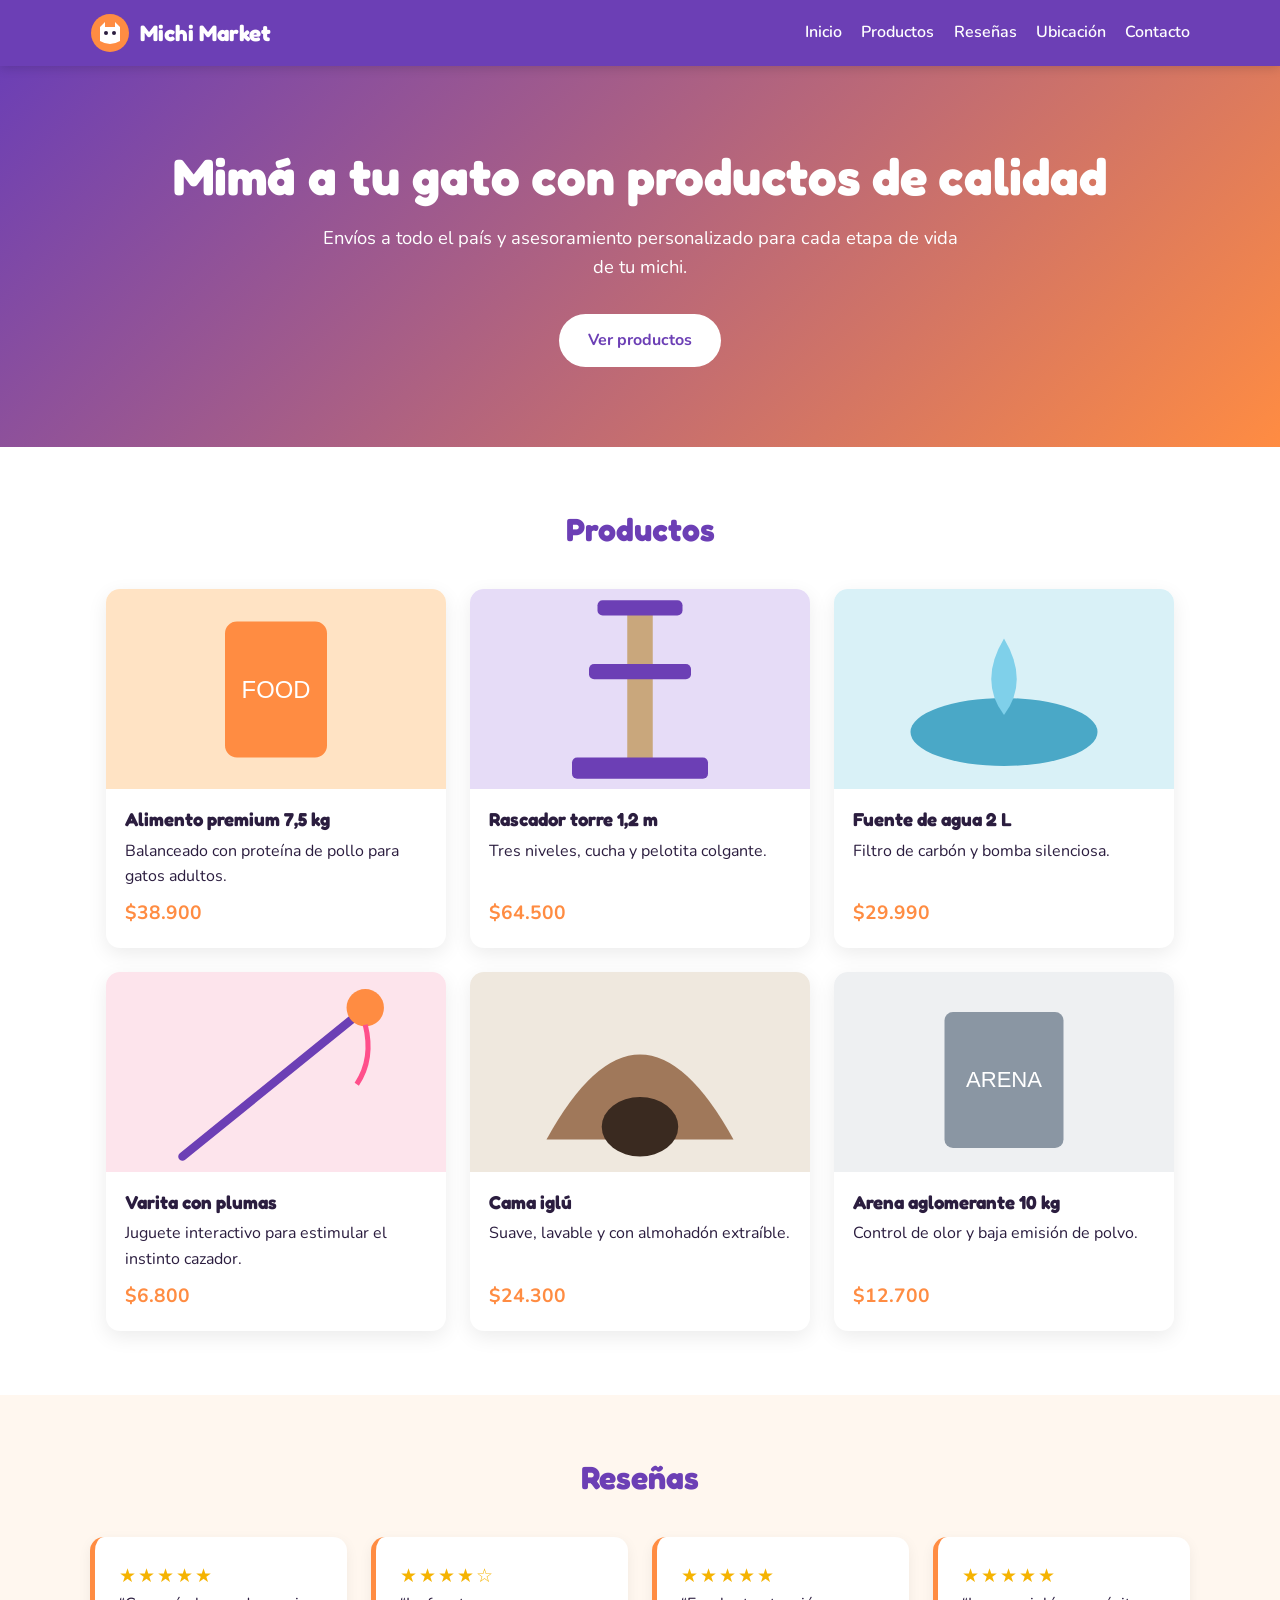
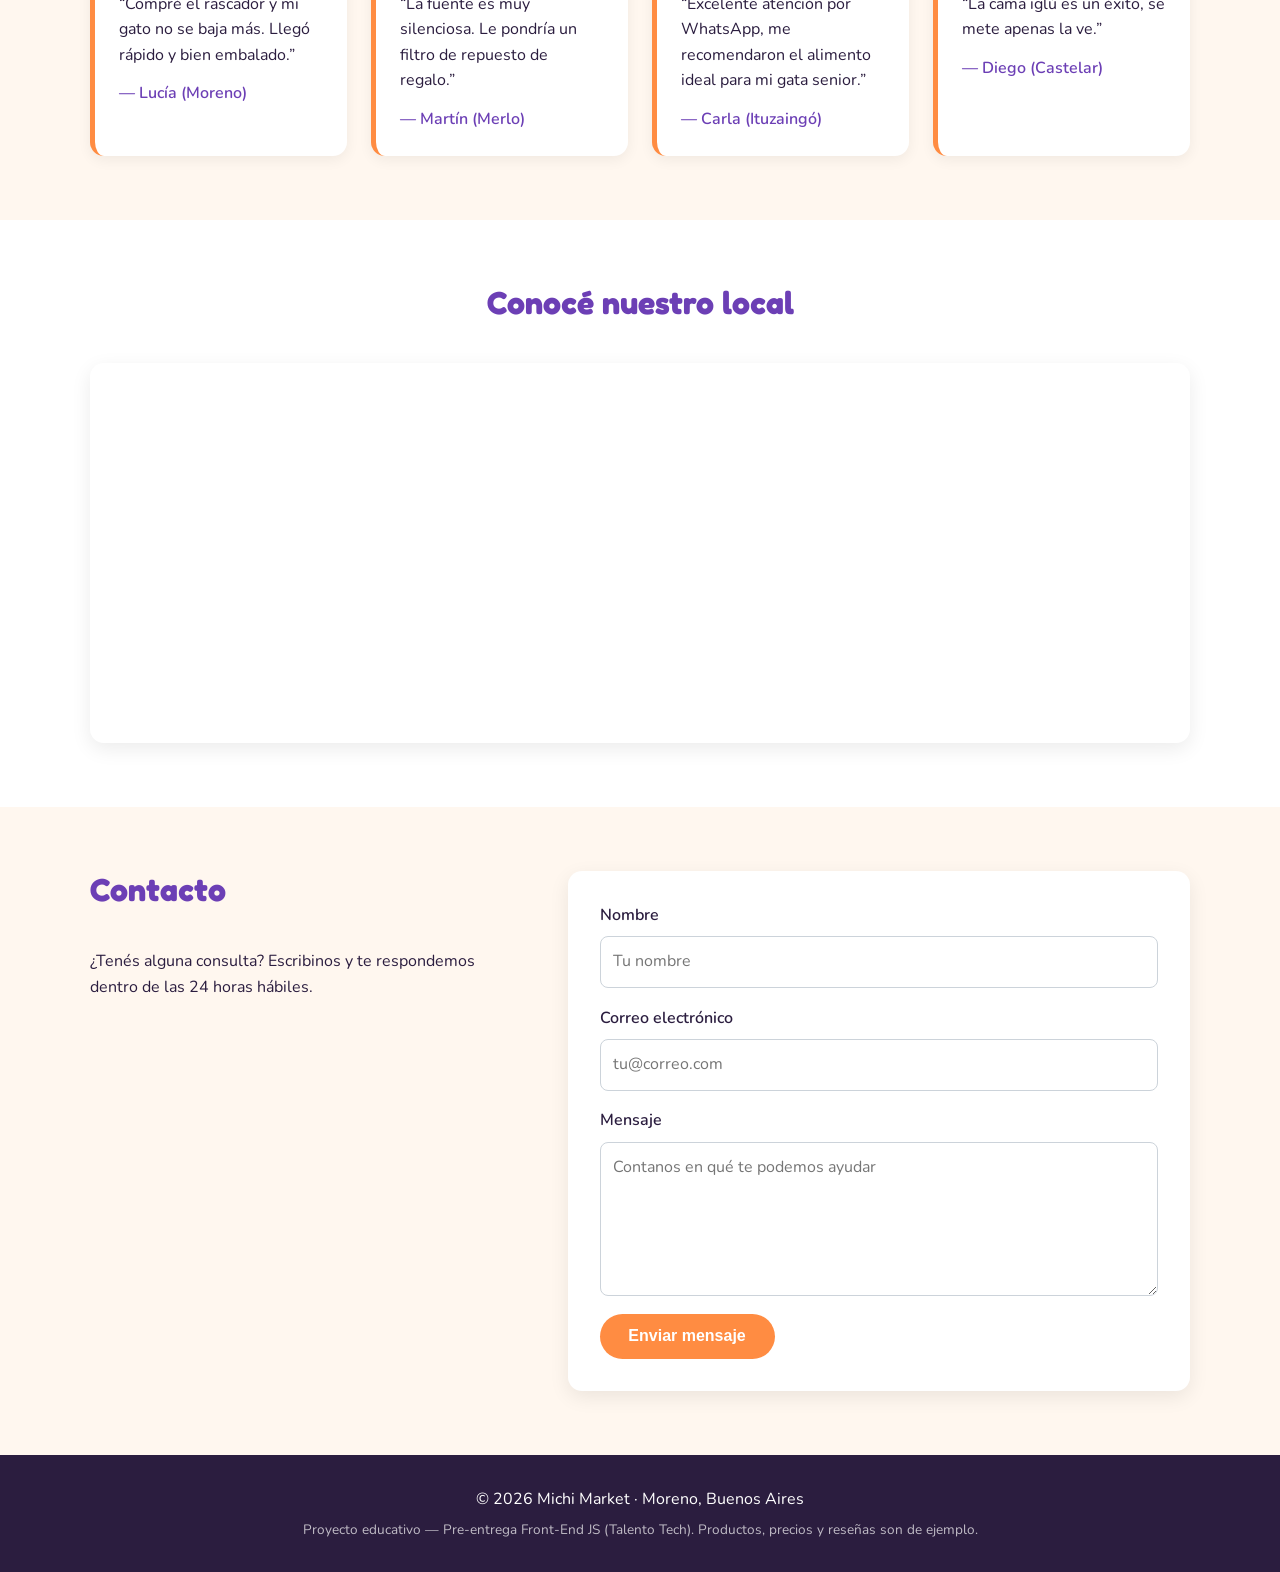
==== index.html @ 92a624ac "Publicado con Publicador GitHub · 05/10/2026 20:14" ====
<!DOCTYPE html>
<html lang="es">
<head>
  <meta charset="UTF-8">
  <meta name="viewport" content="width=device-width, initial-scale=1.0">
  <meta name="description" content="Tienda online de productos para gatos: alimento, juguetes, rascadores y accesorios.">
  <title>Michi Market | Todo para tu gato, en un solo lugar</title>
  <!-- Google Fonts -->
  <link rel="preconnect" href="https://fonts.googleapis.com">
  <link rel="preconnect" href="https://fonts.gstatic.com" crossorigin>
  <link href="https://fonts.googleapis.com/css2?family=Fredoka:wght@500;700&family=Nunito:wght@400;600&display=swap" rel="stylesheet">
  <link rel="stylesheet" href="css/styles.css">
</head>
<body>
  <header class="encabezado">
    <div class="contenedor encabezado-interno">
      <a class="logo" href="#inicio"><img src="assets/img/logo.svg" alt="" width="40" height="40"> Michi Market</a>
      <nav aria-label="Navegación principal">
        <ul class="menu">
          <li><a href="#inicio">Inicio</a></li>
          <li><a href="#productos">Productos</a></li>
          <li><a href="#resenas">Reseñas</a></li>
          <li><a href="#ubicacion">Ubicación</a></li>
          <li><a href="#contacto">Contacto</a></li>
        </ul>
      </nav>
    </div>
  </header>

  <main>
    <section id="inicio" class="hero">
      <div class="contenedor">
        <h1>Mimá a tu gato con productos de calidad</h1>
        <p>Envíos a todo el país y asesoramiento personalizado para cada etapa de vida de tu michi.</p>
        <a class="boton" href="#productos">Ver productos</a>
      </div>
    </section>

    <section id="productos" class="seccion">
      <div class="contenedor">
        <h2>Productos</h2>
        <div class="productos">
        <article class="card">
          <img src="assets/img/producto-1.svg" alt="Alimento premium 7,5 kg" width="400" height="300">
          <div class="card-body">
            <h3>Alimento premium 7,5 kg</h3>
            <p>Balanceado con proteína de pollo para gatos adultos.</p>
            <span class="precio">$38.900</span>
          </div>
        </article>
        <article class="card">
          <img src="assets/img/producto-2.svg" alt="Rascador torre 1,2 m" width="400" height="300">
          <div class="card-body">
            <h3>Rascador torre 1,2 m</h3>
            <p>Tres niveles, cucha y pelotita colgante.</p>
            <span class="precio">$64.500</span>
          </div>
        </article>
        <article class="card">
          <img src="assets/img/producto-3.svg" alt="Fuente de agua 2 L" width="400" height="300">
          <div class="card-body">
            <h3>Fuente de agua 2 L</h3>
            <p>Filtro de carbón y bomba silenciosa.</p>
            <span class="precio">$29.990</span>
          </div>
        </article>
        <article class="card">
          <img src="assets/img/producto-4.svg" alt="Varita con plumas" width="400" height="300">
          <div class="card-body">
            <h3>Varita con plumas</h3>
            <p>Juguete interactivo para estimular el instinto cazador.</p>
            <span class="precio">$6.800</span>
          </div>
        </article>
        <article class="card">
          <img src="assets/img/producto-5.svg" alt="Cama iglú" width="400" height="300">
          <div class="card-body">
            <h3>Cama iglú</h3>
            <p>Suave, lavable y con almohadón extraíble.</p>
            <span class="precio">$24.300</span>
          </div>
        </article>
        <article class="card">
          <img src="assets/img/producto-6.svg" alt="Arena aglomerante 10 kg" width="400" height="300">
          <div class="card-body">
            <h3>Arena aglomerante 10 kg</h3>
            <p>Control de olor y baja emisión de polvo.</p>
            <span class="precio">$12.700</span>
          </div>
        </article>
        </div>
      </div>
    </section>

    <section id="resenas" class="seccion seccion-alt">
      <div class="contenedor">
        <h2>Reseñas</h2>
        <div class="resenas">
        <blockquote class="resena">
          <p class="estrellas" aria-label="5 de 5 estrellas">★★★★★</p>
          <p>“Compré el rascador y mi gato no se baja más. Llegó rápido y bien embalado.”</p>
          <cite>— Lucía (Moreno)</cite>
        </blockquote>
        <blockquote class="resena">
          <p class="estrellas" aria-label="4 de 5 estrellas">★★★★☆</p>
          <p>“La fuente es muy silenciosa. Le pondría un filtro de repuesto de regalo.”</p>
          <cite>— Martín (Merlo)</cite>
        </blockquote>
        <blockquote class="resena">
          <p class="estrellas" aria-label="5 de 5 estrellas">★★★★★</p>
          <p>“Excelente atención por WhatsApp, me recomendaron el alimento ideal para mi gata senior.”</p>
          <cite>— Carla (Ituzaingó)</cite>
        </blockquote>
        <blockquote class="resena">
          <p class="estrellas" aria-label="5 de 5 estrellas">★★★★★</p>
          <p>“La cama iglú es un éxito, se mete apenas la ve.”</p>
          <cite>— Diego (Castelar)</cite>
        </blockquote>
        </div>
      </div>
    </section>

    <section id="ubicacion" class="seccion">
      <div class="contenedor">
        <h2>Conocé nuestro local</h2>
        <div class="mapa">
          <iframe title="Mapa: Moreno, Buenos Aires" src="https://www.google.com/maps?q=Moreno,+Buenos+Aires&amp;output=embed" loading="lazy" referrerpolicy="no-referrer-when-downgrade"></iframe>
        </div>
      </div>
    </section>

    <section id="contacto" class="seccion seccion-alt">
      <div class="contenedor contacto">
        <div class="contacto-texto">
          <h2>Contacto</h2>
          <p>¿Tenés alguna consulta? Escribinos y te respondemos dentro de las 24 horas hábiles.</p>
        </div>
        <!-- Formspree: formulario "cat01" -->
        <form class="formulario" action="https://formspree.io/f/xjygbqda" method="POST">
          <label for="nombre">Nombre</label>
          <input type="text" id="nombre" name="nombre" placeholder="Tu nombre" required minlength="2">
          <label for="email">Correo electrónico</label>
          <input type="email" id="email" name="email" placeholder="tu@correo.com" required>
          <label for="mensaje">Mensaje</label>
          <textarea id="mensaje" name="mensaje" rows="5" placeholder="Contanos en qué te podemos ayudar" required></textarea>
          <button type="submit" class="boton">Enviar mensaje</button>
        </form>
      </div>
    </section>
  </main>

  <footer class="pie">
    <div class="contenedor">
      <p>&copy; 2026 Michi Market · Moreno, Buenos Aires</p>
      <p class="aviso">Proyecto educativo — Pre-entrega Front-End JS (Talento Tech). Productos, precios y reseñas son de ejemplo.</p>
    </div>
  </footer>
</body>
</html>
---- css/styles.css ----
/* ===== Variables ===== */
:root {
  --primario: #6c3fb5;
  --acento: #ff8c42;
  --claro: #fff7ef;
  --oscuro: #2b1d3f;
  --blanco: #ffffff;
  --radio: 14px;
  --fuente-titulos: "Fredoka", sans-serif;
  --fuente-texto: "Nunito", sans-serif;
}

/* ===== Base ===== */
* { box-sizing: border-box; margin: 0; padding: 0; }
html { scroll-behavior: smooth; }
body { font-family: var(--fuente-texto); color: var(--oscuro); background-color: var(--blanco); line-height: 1.6; }
h1, h2, h3 { font-family: var(--fuente-titulos); line-height: 1.2; }
img { max-width: 100%; display: block; }
.contenedor { width: min(1100px, 92%); margin: 0 auto; }

/* ===== Header y navegación ===== */
.encabezado { background-color: var(--primario); position: sticky; top: 0; z-index: 10; box-shadow: 0 2px 10px rgba(0,0,0,.15); }
.encabezado-interno { display: flex; align-items: center; justify-content: space-between; gap: 1rem; padding: .8rem 0; flex-wrap: wrap; }
.logo { display: flex; align-items: center; gap: .6rem; color: var(--blanco); font-family: var(--fuente-titulos); font-size: 1.4rem; font-weight: 700; text-decoration: none; }
.menu { list-style: none; display: flex; gap: 1.2rem; flex-wrap: wrap; }
.menu a { color: var(--blanco); text-decoration: none; font-weight: 600; padding: .3rem 0; border-bottom: 2px solid transparent; transition: border-color .2s; }
.menu a:hover, .menu a:focus { border-bottom-color: var(--acento); }

/* ===== Hero (background con degradado) ===== */
.hero { background: linear-gradient(135deg, var(--primario) 0%, var(--acento) 100%); color: var(--blanco); padding: 5rem 0; text-align: center; }
.hero h1 { font-size: clamp(2rem, 5vw, 3.2rem); margin-bottom: 1rem; }
.hero p { max-width: 640px; margin: 0 auto 2rem; font-size: 1.15rem; }

/* ===== Botón ===== */
.boton { display: inline-block; background-color: var(--acento); color: var(--blanco); border: none; border-radius: 999px; padding: .85rem 1.8rem; font-weight: 700; font-size: 1rem; text-decoration: none; cursor: pointer; transition: transform .2s, filter .2s; }
.hero .boton { background-color: var(--blanco); color: var(--primario); }
.boton:hover { transform: translateY(-2px); filter: brightness(1.05); }

/* ===== Secciones ===== */
.seccion { padding: 4rem 0; }
.seccion h2 { font-size: 2rem; text-align: center; margin-bottom: 2.5rem; color: var(--primario); }
.seccion-alt { background-color: var(--claro); }

/* ===== Productos: cards con Flexbox ===== */
.productos { display: flex; flex-wrap: wrap; gap: 1.5rem; justify-content: center; }
.card { flex: 1 1 300px; max-width: 340px; display: flex; flex-direction: column; background: var(--blanco); border-radius: var(--radio); overflow: hidden; box-shadow: 0 6px 20px rgba(0,0,0,.08); transition: transform .2s; }
.card:hover { transform: translateY(-4px); }
.card img { width: 100%; height: 200px; object-fit: cover; }
.card-body { display: flex; flex-direction: column; gap: .5rem; padding: 1.2rem; flex: 1; }
.card-body p { flex: 1; }
.precio { font-weight: 700; font-size: 1.2rem; color: var(--acento); }

/* ===== Reseñas: Grid ===== */
.resenas { display: grid; grid-template-columns: repeat(auto-fit, minmax(240px, 1fr)); gap: 1.5rem; }
.resena { background: var(--blanco); border-left: 5px solid var(--acento); border-radius: var(--radio); padding: 1.5rem; box-shadow: 0 4px 14px rgba(0,0,0,.06); }
.estrellas { color: #f5b301; font-size: 1.2rem; letter-spacing: 2px; }
.resena cite { display: block; margin-top: .8rem; font-style: normal; font-weight: 600; color: var(--primario); }

/* ===== Multimedia: mapa (iframe) ===== */
.mapa { border-radius: var(--radio); overflow: hidden; box-shadow: 0 6px 20px rgba(0,0,0,.08); }
.mapa iframe { width: 100%; height: 380px; border: 0; display: block; }

/* ===== Contacto ===== */
.contacto { display: flex; gap: 3rem; align-items: flex-start; }
.contacto-texto { flex: 1; }
.contacto-texto h2 { text-align: left; }
.formulario { flex: 1.3; display: flex; flex-direction: column; gap: .5rem; background: var(--blanco); padding: 2rem; border-radius: var(--radio); box-shadow: 0 6px 20px rgba(0,0,0,.08); }
.formulario label { font-weight: 600; }
.formulario input, .formulario textarea { font: inherit; padding: .75rem; border: 1px solid #ccd3da; border-radius: 8px; margin-bottom: .6rem; }
.formulario input:focus, .formulario textarea:focus { outline: 2px solid var(--acento); border-color: transparent; }
.formulario .boton { align-self: flex-start; }

/* ===== Footer ===== */
.pie { background-color: var(--oscuro); color: var(--blanco); text-align: center; padding: 2rem 0; }
.pie .aviso { font-size: .85rem; opacity: .7; margin-top: .4rem; }

/* ===== Media Queries ===== */
@media (max-width: 768px) {
  .encabezado-interno { justify-content: center; }
  .menu { justify-content: center; gap: .8rem; }
  .hero { padding: 3.5rem 0; }
  /* Contacto responsivo: columnas -> filas */
  .contacto { flex-direction: column; gap: 1.5rem; }
  .contacto-texto h2 { text-align: center; }
  .contacto-texto p { text-align: center; }
  .formulario { width: 100%; padding: 1.5rem; }
  .formulario .boton { align-self: stretch; text-align: center; }
}
@media (max-width: 480px) {
  .seccion { padding: 3rem 0; }
  .seccion h2 { font-size: 1.6rem; }
  .mapa iframe { height: 280px; }
}
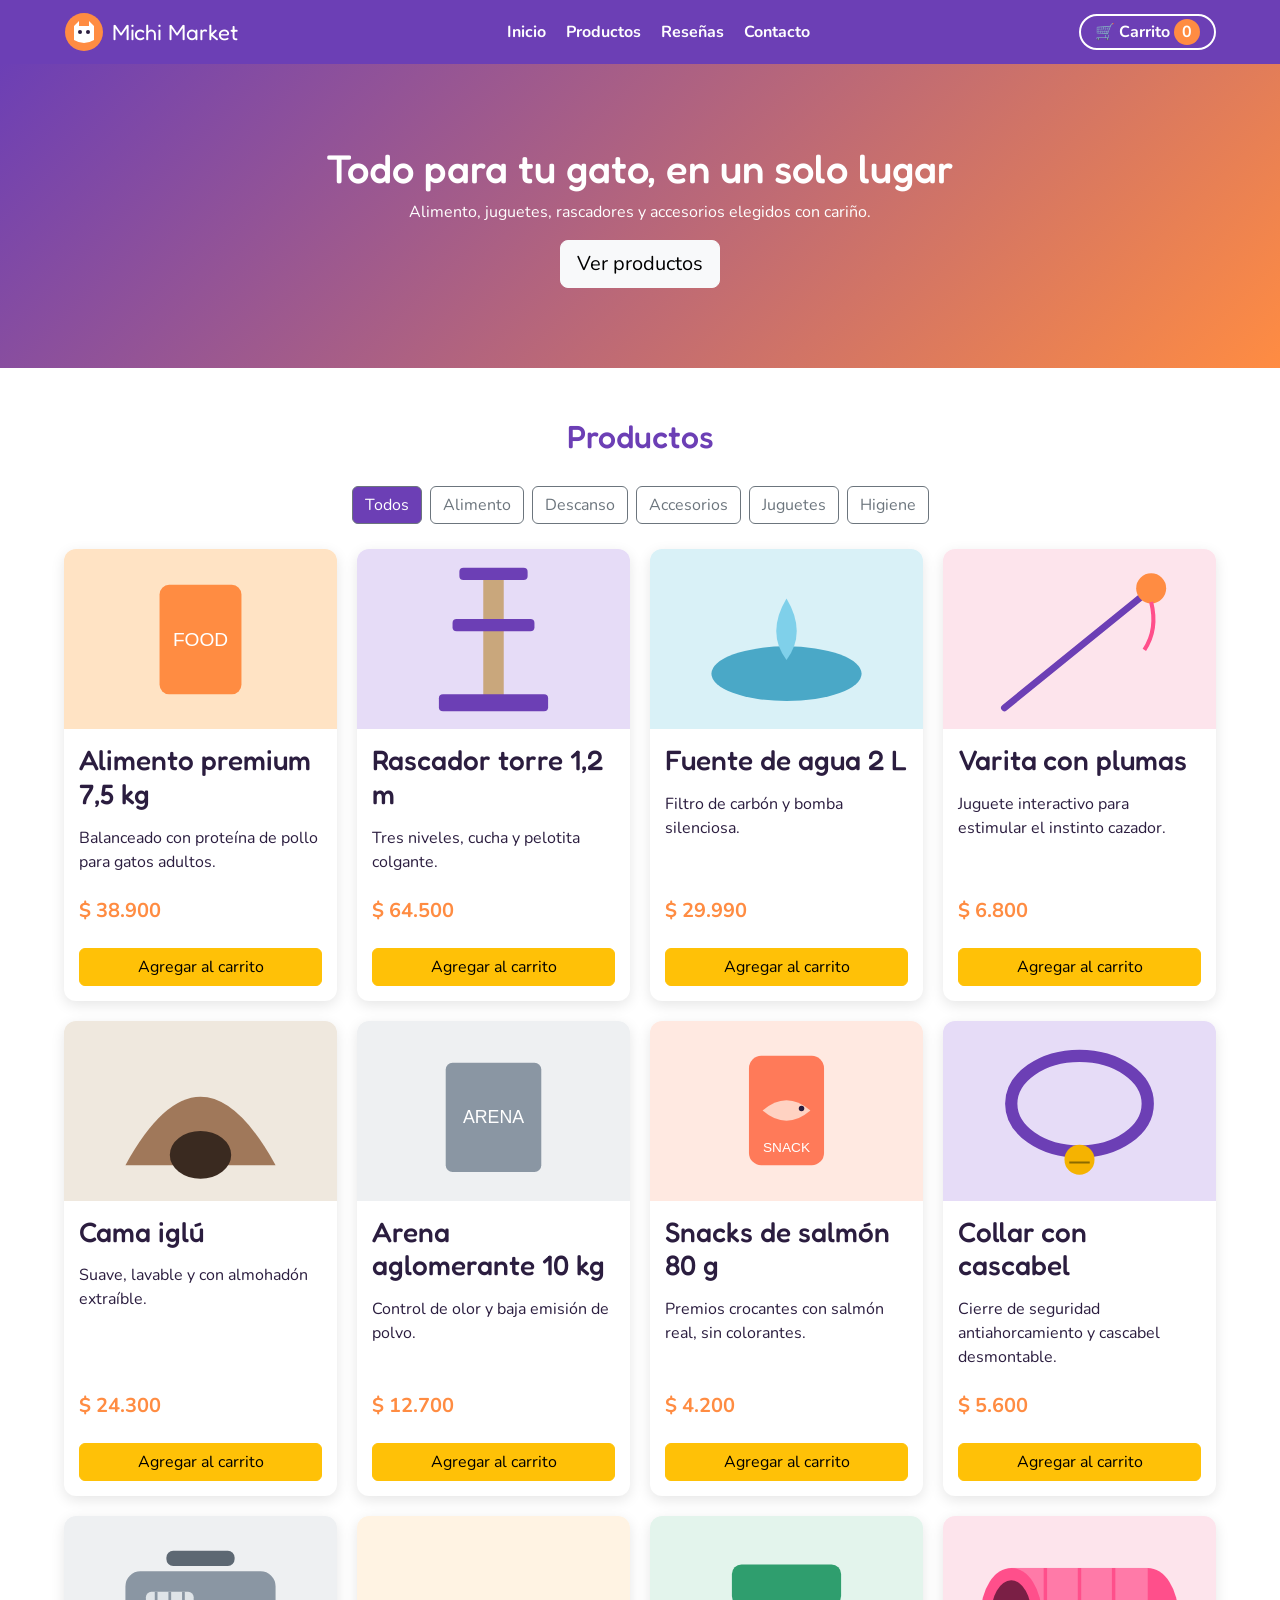
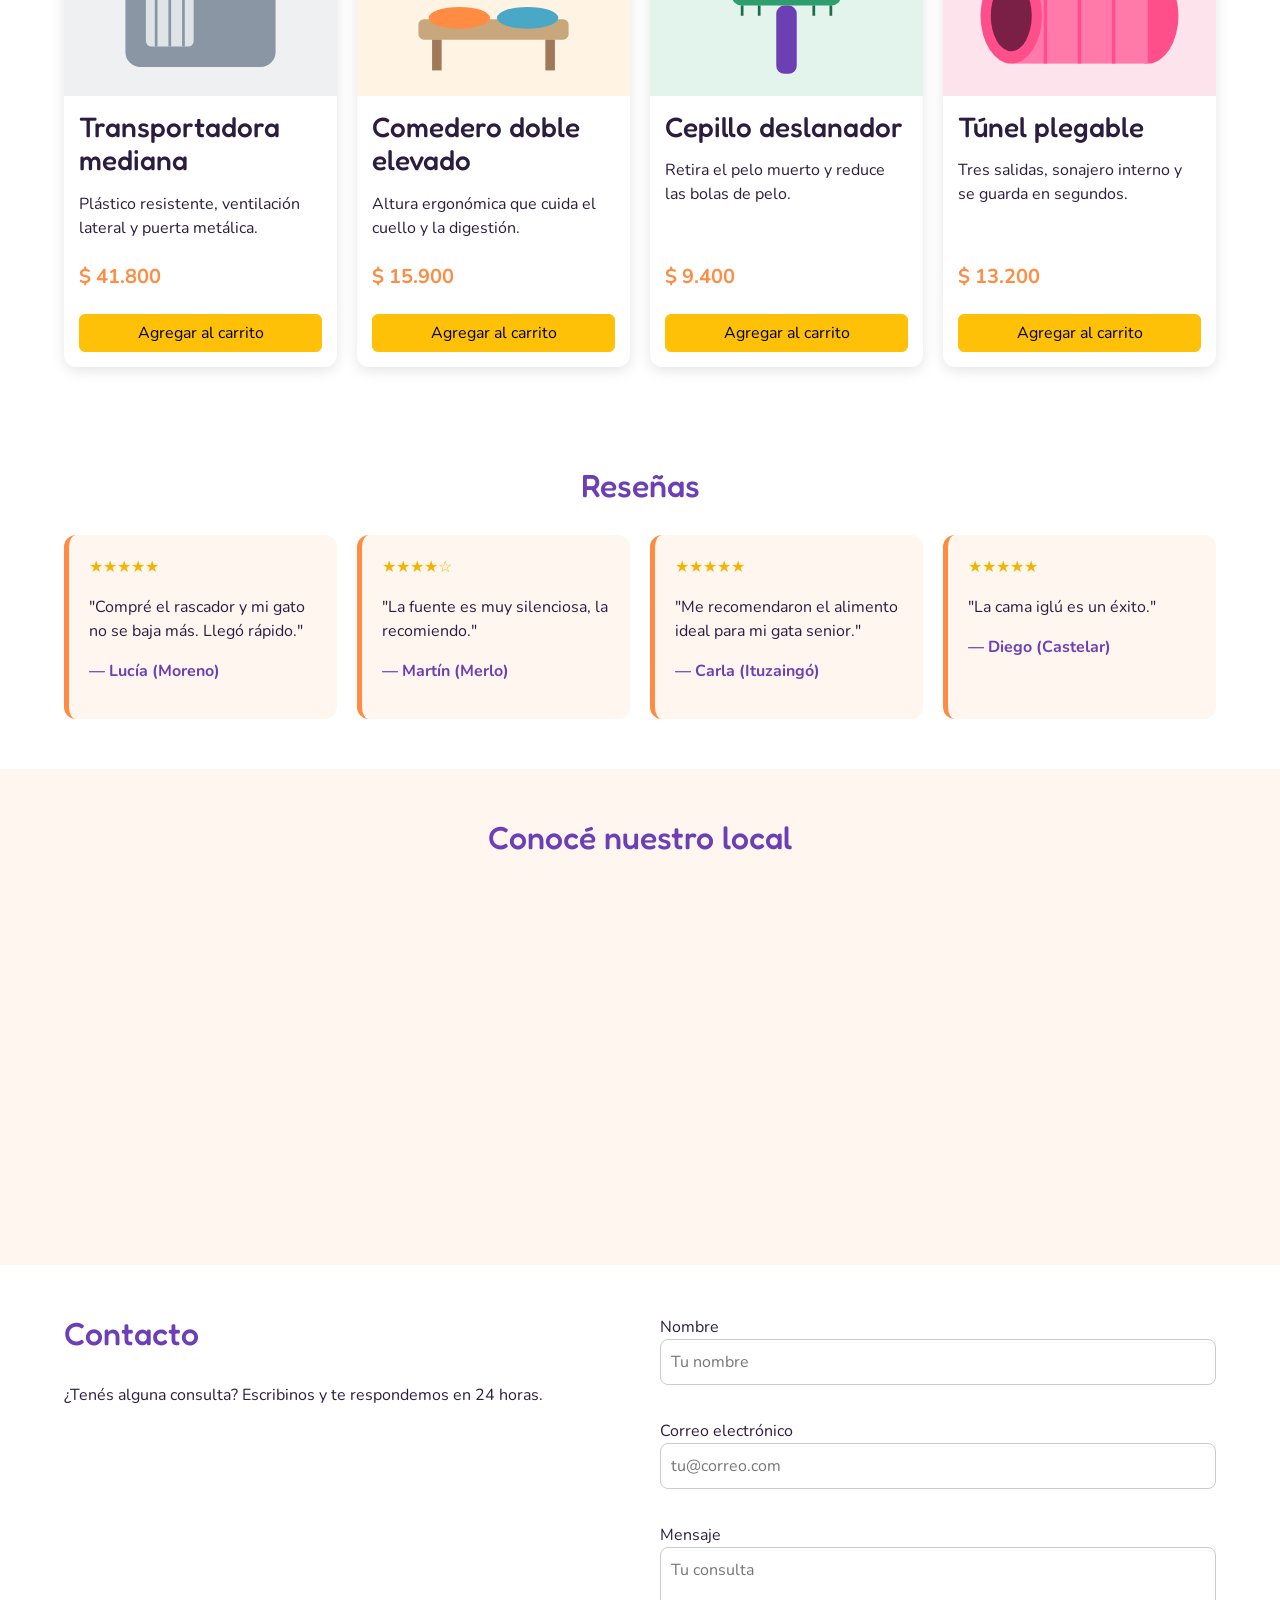
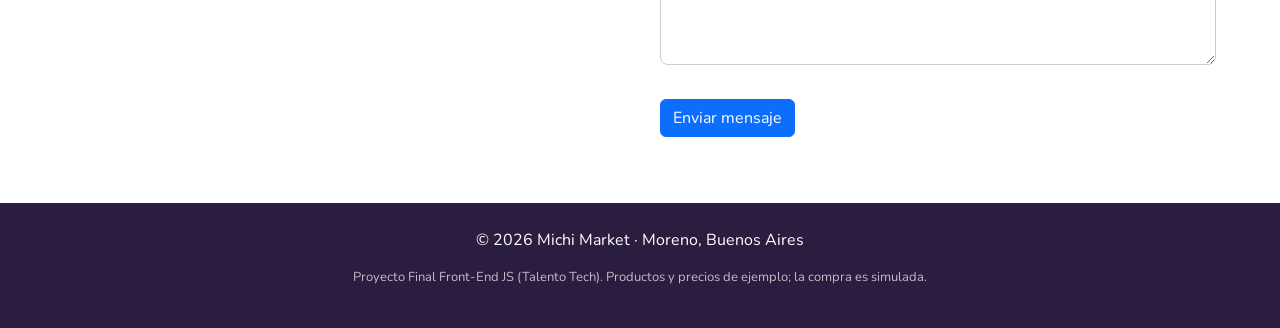
==== commit f0023a29: "Proyecto Final: API de productos, carrito con localStorage y validación - js/script.js: fetch a api/" ====
--- a/index.html
+++ b/index.html
@@ -3,157 +3,161 @@
 <head>
   <meta charset="UTF-8">
   <meta name="viewport" content="width=device-width, initial-scale=1.0">
-  <meta name="description" content="Tienda online de productos para gatos: alimento, juguetes, rascadores y accesorios.">
-  <title>Michi Market | Todo para tu gato, en un solo lugar</title>
+  <!-- SEO -->
+  <title>Michi Market | Tienda online para gatos</title>
+  <meta name="description" content="Michi Market: tienda online de productos para gatos. Alimento, juguetes, rascadores, camas y accesorios con envío a todo el país.">
+  <meta name="keywords" content="tienda para gatos, alimento para gatos, juguetes para gatos, rascador, Moreno">
+  <meta name="author" content="Sergio Daniel Espinoza">
+  <link rel="icon" href="assets/img/logo.svg" type="image/svg+xml">
+  <!-- Vista previa al compartir el link (Open Graph) -->
+  <meta property="og:title" content="Michi Market | Tienda online para gatos">
+  <meta property="og:description" content="Alimento, juguetes, rascadores y accesorios para tu gato.">
+  <meta property="og:type" content="website">
+  <meta property="og:image" content="assets/img/producto-2.svg">
   <!-- Google Fonts -->
   <link rel="preconnect" href="https://fonts.googleapis.com">
   <link rel="preconnect" href="https://fonts.gstatic.com" crossorigin>
-  <link href="https://fonts.googleapis.com/css2?family=Fredoka:wght@500;700&family=Nunito:wght@400;600&display=swap" rel="stylesheet">
+  <link href="https://fonts.googleapis.com/css2?family=Fredoka:wght@500;700&family=Nunito:wght@400;700&display=swap" rel="stylesheet">
+  <!-- Bootstrap -->
+  <link href="https://cdn.jsdelivr.net/npm/bootstrap@5.3.3/dist/css/bootstrap.min.css" rel="stylesheet">
   <link rel="stylesheet" href="css/styles.css">
 </head>
 <body>
+
   <header class="encabezado">
-    <div class="contenedor encabezado-interno">
-      <a class="logo" href="#inicio"><img src="assets/img/logo.svg" alt="" width="40" height="40"> Michi Market</a>
-      <nav aria-label="Navegación principal">
+    <div class="encabezado-interno">
+      <a href="#inicio" class="logo">
+        <img src="assets/img/logo.svg" alt="" width="40" height="40">
+        Michi Market
+      </a>
+      <nav aria-label="Menú principal">
         <ul class="menu">
           <li><a href="#inicio">Inicio</a></li>
           <li><a href="#productos">Productos</a></li>
           <li><a href="#resenas">Reseñas</a></li>
-          <li><a href="#ubicacion">Ubicación</a></li>
           <li><a href="#contacto">Contacto</a></li>
         </ul>
       </nav>
+      <button type="button" class="boton-carrito" data-bs-toggle="offcanvas" data-bs-target="#carrito" aria-controls="carrito">
+        🛒 Carrito <span id="contador" class="contador">0</span>
+      </button>
     </div>
   </header>
 
   <main>
     <section id="inicio" class="hero">
-      <div class="contenedor">
-        <h1>Mimá a tu gato con productos de calidad</h1>
-        <p>Envíos a todo el país y asesoramiento personalizado para cada etapa de vida de tu michi.</p>
-        <a class="boton" href="#productos">Ver productos</a>
+      <h1>Todo para tu gato, en un solo lugar</h1>
+      <p>Alimento, juguetes, rascadores y accesorios elegidos con cariño.</p>
+      <a href="#productos" class="btn btn-light btn-lg">Ver productos</a>
+    </section>
+
+    <section id="productos" class="seccion">
+      <h2>Productos</h2>
+      <div id="filtros" class="filtros"></div>
+      <div id="lista-productos" class="productos">
+        <p>Cargando productos...</p>
       </div>
     </section>
 
-    <section id="productos" class="seccion">
-      <div class="contenedor">
-        <h2>Productos</h2>
-        <div class="productos">
-        <article class="card">
-          <img src="assets/img/producto-1.svg" alt="Alimento premium 7,5 kg" width="400" height="300">
-          <div class="card-body">
-            <h3>Alimento premium 7,5 kg</h3>
-            <p>Balanceado con proteína de pollo para gatos adultos.</p>
-            <span class="precio">$38.900</span>
-          </div>
+    <section id="resenas" class="seccion">
+      <h2>Reseñas</h2>
+      <div class="resenas">
+        <article class="resena">
+          <p class="estrellas" aria-label="5 de 5 estrellas">★★★★★</p>
+          <p>"Compré el rascador y mi gato no se baja más. Llegó rápido."</p>
+          <p class="autor">— Lucía (Moreno)</p>
         </article>
-        <article class="card">
-          <img src="assets/img/producto-2.svg" alt="Rascador torre 1,2 m" width="400" height="300">
-          <div class="card-body">
-            <h3>Rascador torre 1,2 m</h3>
-            <p>Tres niveles, cucha y pelotita colgante.</p>
-            <span class="precio">$64.500</span>
-          </div>
+        <article class="resena">
+          <p class="estrellas" aria-label="4 de 5 estrellas">★★★★☆</p>
+          <p>"La fuente es muy silenciosa, la recomiendo."</p>
+          <p class="autor">— Martín (Merlo)</p>
         </article>
-        <article class="card">
-          <img src="assets/img/producto-3.svg" alt="Fuente de agua 2 L" width="400" height="300">
-          <div class="card-body">
-            <h3>Fuente de agua 2 L</h3>
-            <p>Filtro de carbón y bomba silenciosa.</p>
-            <span class="precio">$29.990</span>
-          </div>
+        <article class="resena">
+          <p class="estrellas" aria-label="5 de 5 estrellas">★★★★★</p>
+          <p>"Me recomendaron el alimento ideal para mi gata senior."</p>
+          <p class="autor">— Carla (Ituzaingó)</p>
         </article>
-        <article class="card">
-          <img src="assets/img/producto-4.svg" alt="Varita con plumas" width="400" height="300">
-          <div class="card-body">
-            <h3>Varita con plumas</h3>
-            <p>Juguete interactivo para estimular el instinto cazador.</p>
-            <span class="precio">$6.800</span>
-          </div>
+        <article class="resena">
+          <p class="estrellas" aria-label="5 de 5 estrellas">★★★★★</p>
+          <p>"La cama iglú es un éxito."</p>
+          <p class="autor">— Diego (Castelar)</p>
         </article>
-        <article class="card">
-          <img src="assets/img/producto-5.svg" alt="Cama iglú" width="400" height="300">
-          <div class="card-body">
-            <h3>Cama iglú</h3>
-            <p>Suave, lavable y con almohadón extraíble.</p>
-            <span class="precio">$24.300</span>
-          </div>
-        </article>
-        <article class="card">
-          <img src="assets/img/producto-6.svg" alt="Arena aglomerante 10 kg" width="400" height="300">
-          <div class="card-body">
-            <h3>Arena aglomerante 10 kg</h3>
-            <p>Control de olor y baja emisión de polvo.</p>
-            <span class="precio">$12.700</span>
-          </div>
-        </article>
-        </div>
       </div>
     </section>
 
-    <section id="resenas" class="seccion seccion-alt">
-      <div class="contenedor">
-        <h2>Reseñas</h2>
-        <div class="resenas">
-        <blockquote class="resena">
-          <p class="estrellas" aria-label="5 de 5 estrellas">★★★★★</p>
-          <p>“Compré el rascador y mi gato no se baja más. Llegó rápido y bien embalado.”</p>
-          <cite>— Lucía (Moreno)</cite>
-        </blockquote>
-        <blockquote class="resena">
-          <p class="estrellas" aria-label="4 de 5 estrellas">★★★★☆</p>
-          <p>“La fuente es muy silenciosa. Le pondría un filtro de repuesto de regalo.”</p>
-          <cite>— Martín (Merlo)</cite>
-        </blockquote>
-        <blockquote class="resena">
-          <p class="estrellas" aria-label="5 de 5 estrellas">★★★★★</p>
-          <p>“Excelente atención por WhatsApp, me recomendaron el alimento ideal para mi gata senior.”</p>
-          <cite>— Carla (Ituzaingó)</cite>
-        </blockquote>
-        <blockquote class="resena">
-          <p class="estrellas" aria-label="5 de 5 estrellas">★★★★★</p>
-          <p>“La cama iglú es un éxito, se mete apenas la ve.”</p>
-          <cite>— Diego (Castelar)</cite>
-        </blockquote>
-        </div>
-      </div>
+    <section id="ubicacion" class="seccion seccion-alt">
+      <h2>Conocé nuestro local</h2>
+      <iframe class="mapa" title="Mapa: Moreno, Buenos Aires" src="https://www.google.com/maps?q=Moreno,+Buenos+Aires&amp;output=embed" loading="lazy"></iframe>
     </section>
 
-    <section id="ubicacion" class="seccion">
-      <div class="contenedor">
-        <h2>Conocé nuestro local</h2>
-        <div class="mapa">
-          <iframe title="Mapa: Moreno, Buenos Aires" src="https://www.google.com/maps?q=Moreno,+Buenos+Aires&amp;output=embed" loading="lazy" referrerpolicy="no-referrer-when-downgrade"></iframe>
-        </div>
-      </div>
-    </section>
-
-    <section id="contacto" class="seccion seccion-alt">
-      <div class="contenedor contacto">
+    <section id="contacto" class="seccion">
+      <div class="contacto">
         <div class="contacto-texto">
           <h2>Contacto</h2>
-          <p>¿Tenés alguna consulta? Escribinos y te respondemos dentro de las 24 horas hábiles.</p>
+          <p>¿Tenés alguna consulta? Escribinos y te respondemos en 24 horas.</p>
         </div>
-        <!-- Formspree: formulario "cat01" -->
-        <form class="formulario" action="https://formspree.io/f/xjygbqda" method="POST">
+        <form id="formulario" class="formulario" action="https://formspree.io/f/xjygbqda" method="POST" novalidate>
           <label for="nombre">Nombre</label>
-          <input type="text" id="nombre" name="nombre" placeholder="Tu nombre" required minlength="2">
+          <input type="text" id="nombre" name="nombre" placeholder="Tu nombre" autocomplete="name">
+          <p class="error" id="error-nombre"></p>
+
           <label for="email">Correo electrónico</label>
-          <input type="email" id="email" name="email" placeholder="tu@correo.com" required>
+          <input type="email" id="email" name="email" placeholder="tu@correo.com" autocomplete="email">
+          <p class="error" id="error-email"></p>
+
           <label for="mensaje">Mensaje</label>
-          <textarea id="mensaje" name="mensaje" rows="5" placeholder="Contanos en qué te podemos ayudar" required></textarea>
-          <button type="submit" class="boton">Enviar mensaje</button>
+          <textarea id="mensaje" name="mensaje" rows="4" placeholder="Tu consulta"></textarea>
+          <p class="error" id="error-mensaje"></p>
+
+          <button type="submit" class="btn btn-primary">Enviar mensaje</button>
+          <p id="estado-formulario"></p>
         </form>
       </div>
     </section>
   </main>
 
   <footer class="pie">
-    <div class="contenedor">
-      <p>&copy; 2026 Michi Market · Moreno, Buenos Aires</p>
-      <p class="aviso">Proyecto educativo — Pre-entrega Front-End JS (Talento Tech). Productos, precios y reseñas son de ejemplo.</p>
+    <p>&copy; 2026 Michi Market · Moreno, Buenos Aires</p>
+    <p class="aviso">Proyecto Final Front-End JS (Talento Tech). Productos y precios de ejemplo; la compra es simulada.</p>
+  </footer>
+
+  <!-- Carrito: panel lateral (offcanvas de Bootstrap) -->
+  <aside class="offcanvas offcanvas-end" tabindex="-1" id="carrito" aria-labelledby="titulo-carrito">
+    <div class="offcanvas-header">
+      <h2 class="offcanvas-title" id="titulo-carrito">Tu carrito</h2>
+      <button type="button" class="btn-close" data-bs-dismiss="offcanvas" aria-label="Cerrar carrito"></button>
     </div>
-  </footer>
+    <div class="offcanvas-body">
+      <p id="carrito-vacio">Tu carrito está vacío.</p>
+      <ul id="lista-carrito" class="lista-carrito"></ul>
+      <p class="total">Total: <strong id="total">$ 0</strong></p>
+      <div class="acciones">
+        <button type="button" id="vaciar" class="btn btn-outline-secondary">Vaciar</button>
+        <button type="button" id="finalizar" class="btn btn-success">Finalizar compra</button>
+      </div>
+    </div>
+  </aside>
+
+  <!-- Confirmación de compra (modal de Bootstrap) -->
+  <div class="modal fade" id="modal-compra" tabindex="-1" aria-labelledby="titulo-compra" aria-hidden="true">
+    <div class="modal-dialog modal-dialog-centered">
+      <div class="modal-content">
+        <div class="modal-header">
+          <h2 class="modal-title fs-5" id="titulo-compra">Confirmar compra</h2>
+          <button type="button" class="btn-close" data-bs-dismiss="modal" aria-label="Cerrar"></button>
+        </div>
+        <div class="modal-body" id="resumen-compra"></div>
+        <div class="modal-footer">
+          <button type="button" class="btn btn-outline-secondary" data-bs-dismiss="modal">Seguir comprando</button>
+          <button type="button" class="btn btn-success" id="confirmar-compra">Confirmar</button>
+        </div>
+      </div>
+    </div>
+  </div>
+
+  <p id="aviso" class="aviso-flotante" role="status" aria-live="polite"></p>
+
+  <script src="https://cdn.jsdelivr.net/npm/bootstrap@5.3.3/dist/js/bootstrap.bundle.min.js"></script>
+  <script src="js/script.js"></script>
 </body>
 </html>
--- a/css/styles.css
+++ b/css/styles.css
@@ -1,93 +1,372 @@
 /* ===== Variables ===== */
 :root {
-  --primario: #6c3fb5;
-  --acento: #ff8c42;
-  --claro: #fff7ef;
+  --violeta: #6c3fb5;
+  --naranja: #ff8c42;
+  --crema: #fff7ef;
   --oscuro: #2b1d3f;
-  --blanco: #ffffff;
-  --radio: 14px;
-  --fuente-titulos: "Fredoka", sans-serif;
-  --fuente-texto: "Nunito", sans-serif;
 }
 
 /* ===== Base ===== */
-* { box-sizing: border-box; margin: 0; padding: 0; }
-html { scroll-behavior: smooth; }
-body { font-family: var(--fuente-texto); color: var(--oscuro); background-color: var(--blanco); line-height: 1.6; }
-h1, h2, h3 { font-family: var(--fuente-titulos); line-height: 1.2; }
-img { max-width: 100%; display: block; }
-.contenedor { width: min(1100px, 92%); margin: 0 auto; }
+body {
+  font-family: "Nunito", sans-serif;
+  color: var(--oscuro);
+  margin: 0;
+}
+
+h1, h2, h3 {
+  font-family: "Fredoka", sans-serif;
+}
+
+.seccion {
+  padding: 50px 5%;
+}
+
+.seccion h2 {
+  text-align: center;
+  color: var(--violeta);
+  margin-bottom: 30px;
+}
+
+.seccion-alt {
+  background-color: var(--crema);
+}
 
 /* ===== Header y navegación ===== */
-.encabezado { background-color: var(--primario); position: sticky; top: 0; z-index: 10; box-shadow: 0 2px 10px rgba(0,0,0,.15); }
-.encabezado-interno { display: flex; align-items: center; justify-content: space-between; gap: 1rem; padding: .8rem 0; flex-wrap: wrap; }
-.logo { display: flex; align-items: center; gap: .6rem; color: var(--blanco); font-family: var(--fuente-titulos); font-size: 1.4rem; font-weight: 700; text-decoration: none; }
-.menu { list-style: none; display: flex; gap: 1.2rem; flex-wrap: wrap; }
-.menu a { color: var(--blanco); text-decoration: none; font-weight: 600; padding: .3rem 0; border-bottom: 2px solid transparent; transition: border-color .2s; }
-.menu a:hover, .menu a:focus { border-bottom-color: var(--acento); }
-
-/* ===== Hero (background con degradado) ===== */
-.hero { background: linear-gradient(135deg, var(--primario) 0%, var(--acento) 100%); color: var(--blanco); padding: 5rem 0; text-align: center; }
-.hero h1 { font-size: clamp(2rem, 5vw, 3.2rem); margin-bottom: 1rem; }
-.hero p { max-width: 640px; margin: 0 auto 2rem; font-size: 1.15rem; }
-
-/* ===== Botón ===== */
-.boton { display: inline-block; background-color: var(--acento); color: var(--blanco); border: none; border-radius: 999px; padding: .85rem 1.8rem; font-weight: 700; font-size: 1rem; text-decoration: none; cursor: pointer; transition: transform .2s, filter .2s; }
-.hero .boton { background-color: var(--blanco); color: var(--primario); }
-.boton:hover { transform: translateY(-2px); filter: brightness(1.05); }
-
-/* ===== Secciones ===== */
-.seccion { padding: 4rem 0; }
-.seccion h2 { font-size: 2rem; text-align: center; margin-bottom: 2.5rem; color: var(--primario); }
-.seccion-alt { background-color: var(--claro); }
-
-/* ===== Productos: cards con Flexbox ===== */
-.productos { display: flex; flex-wrap: wrap; gap: 1.5rem; justify-content: center; }
-.card { flex: 1 1 300px; max-width: 340px; display: flex; flex-direction: column; background: var(--blanco); border-radius: var(--radio); overflow: hidden; box-shadow: 0 6px 20px rgba(0,0,0,.08); transition: transform .2s; }
-.card:hover { transform: translateY(-4px); }
-.card img { width: 100%; height: 200px; object-fit: cover; }
-.card-body { display: flex; flex-direction: column; gap: .5rem; padding: 1.2rem; flex: 1; }
-.card-body p { flex: 1; }
-.precio { font-weight: 700; font-size: 1.2rem; color: var(--acento); }
-
-/* ===== Reseñas: Grid ===== */
-.resenas { display: grid; grid-template-columns: repeat(auto-fit, minmax(240px, 1fr)); gap: 1.5rem; }
-.resena { background: var(--blanco); border-left: 5px solid var(--acento); border-radius: var(--radio); padding: 1.5rem; box-shadow: 0 4px 14px rgba(0,0,0,.06); }
-.estrellas { color: #f5b301; font-size: 1.2rem; letter-spacing: 2px; }
-.resena cite { display: block; margin-top: .8rem; font-style: normal; font-weight: 600; color: var(--primario); }
-
-/* ===== Multimedia: mapa (iframe) ===== */
-.mapa { border-radius: var(--radio); overflow: hidden; box-shadow: 0 6px 20px rgba(0,0,0,.08); }
-.mapa iframe { width: 100%; height: 380px; border: 0; display: block; }
+.encabezado {
+  background-color: var(--violeta);
+  position: sticky;
+  top: 0;
+  z-index: 10;
+}
+
+.encabezado-interno {
+  display: flex;
+  justify-content: space-between;
+  align-items: center;
+  flex-wrap: wrap;
+  gap: 10px;
+  padding: 12px 5%;
+}
+
+.logo {
+  display: flex;
+  align-items: center;
+  gap: 8px;
+  color: white;
+  font-family: "Fredoka", sans-serif;
+  font-size: 22px;
+  text-decoration: none;
+}
+
+.menu {
+  list-style: none;
+  display: flex;
+  gap: 20px;
+  margin: 0;
+  padding: 0;
+}
+
+.boton-carrito {
+  background: none;
+  border: 2px solid white;
+  border-radius: 20px;
+  padding: 4px 14px;
+}
+
+.menu a,
+.boton-carrito {
+  color: white;
+  text-decoration: none;
+  font-weight: 700;
+}
+
+.menu a:hover,
+.menu a:focus {
+  color: var(--naranja);
+}
+
+.contador {
+  background-color: var(--naranja);
+  border-radius: 20px;
+  padding: 2px 8px;
+}
+
+/* ===== Hero con fondo degradado ===== */
+.hero {
+  background: linear-gradient(135deg, var(--violeta), var(--naranja));
+  color: white;
+  text-align: center;
+  padding: 80px 5%;
+}
+
+/* ===== Filtros ===== */
+.filtros {
+  display: flex;
+  flex-wrap: wrap;
+  justify-content: center;
+  gap: 8px;
+  margin-bottom: 25px;
+}
+
+.filtros button.activo {
+  background-color: var(--violeta);
+  color: white;
+}
+
+/* ===== Productos con Flexbox ===== */
+.productos {
+  display: flex;
+  flex-wrap: wrap;
+  justify-content: center;
+  gap: 20px;
+}
+
+.card-producto {
+  flex: 1 1 250px;
+  max-width: 300px;
+  display: flex;
+  flex-direction: column;
+  background-color: white;
+  border-radius: 12px;
+  overflow: hidden;
+  box-shadow: 0 4px 14px rgba(0, 0, 0, 0.1);
+}
+
+.card-producto img {
+  width: 100%;
+  height: 180px;
+  object-fit: cover;
+}
+
+.card-producto .cuerpo {
+  display: flex;
+  flex-direction: column;
+  gap: 6px;
+  padding: 15px;
+  flex: 1;
+}
+
+.card-producto .descripcion {
+  flex: 1;
+}
+
+.precio {
+  color: var(--naranja);
+  font-weight: 700;
+  font-size: 20px;
+}
+
+/* ===== Carrito (panel lateral) ===== */
+#carrito .offcanvas-title {
+  color: var(--violeta);
+}
+
+.lista-carrito {
+  list-style: none;
+  padding: 0;
+}
+
+.item-carrito {
+  display: flex;
+  justify-content: space-between;
+  align-items: center;
+  flex-wrap: wrap;
+  gap: 10px;
+  padding: 10px 0;
+  border-bottom: 1px solid #eee;
+}
+
+.item-carrito input {
+  width: 70px;
+}
+
+.total {
+  font-size: 20px;
+  text-align: right;
+}
+
+.acciones {
+  display: flex;
+  justify-content: flex-end;
+  gap: 10px;
+}
+
+.item-carrito .botones {
+  display: flex;
+  align-items: center;
+  gap: 6px;
+}
+
+/* Si Bootstrap no cargó: panel y modal ocultos hasta que se abren (clase .abierto) */
+.offcanvas:not(.show):not(.showing):not(.hiding):not(.abierto),
+.modal:not(.abierto) {
+  display: none;
+}
+
+#carrito.abierto {
+  position: fixed;
+  top: 0;
+  right: 0;
+  bottom: 0;
+  width: min(400px, 100%);
+  overflow-y: auto;
+  padding: 1rem;
+  background-color: white;
+  box-shadow: -4px 0 20px rgba(0, 0, 0, 0.2);
+  z-index: 1050;
+}
+
+#modal-compra.abierto {
+  display: block;
+  position: fixed;
+  inset: 0;
+  padding: 10vh 1rem;
+  background-color: rgba(0, 0, 0, 0.5);
+  z-index: 1060;
+}
+
+#modal-compra.abierto .modal-content {
+  max-width: 500px;
+  margin: 0 auto;
+  padding: 1rem;
+  background-color: white;
+  border-radius: 12px;
+}
+
+/* Mensaje flotante (aparece unos segundos) */
+.aviso-flotante {
+  position: fixed;
+  bottom: 20px;
+  right: 20px;
+  margin: 0;
+  background-color: var(--oscuro);
+  color: white;
+  padding: 12px 18px;
+  border-radius: 10px;
+  display: none;
+  z-index: 2000;
+}
+
+.aviso-flotante.visible {
+  display: block;
+}
+
+/* Foco visible para navegar con teclado */
+a:focus-visible,
+button:focus-visible,
+input:focus-visible,
+textarea:focus-visible {
+  outline: 3px solid var(--naranja);
+  outline-offset: 2px;
+}
+
+/* ===== Reseñas con Grid ===== */
+.resenas {
+  display: grid;
+  grid-template-columns: repeat(4, 1fr);
+  gap: 20px;
+}
+
+.resena {
+  background-color: var(--crema);
+  border-left: 5px solid var(--naranja);
+  border-radius: 12px;
+  padding: 20px;
+}
+
+.estrellas {
+  color: #f5b301;
+}
+
+.autor {
+  font-weight: 700;
+  color: var(--violeta);
+}
+
+/* ===== Mapa ===== */
+.mapa {
+  width: 100%;
+  height: 320px;
+  border: 0;
+  border-radius: 12px;
+}
 
 /* ===== Contacto ===== */
-.contacto { display: flex; gap: 3rem; align-items: flex-start; }
-.contacto-texto { flex: 1; }
-.contacto-texto h2 { text-align: left; }
-.formulario { flex: 1.3; display: flex; flex-direction: column; gap: .5rem; background: var(--blanco); padding: 2rem; border-radius: var(--radio); box-shadow: 0 6px 20px rgba(0,0,0,.08); }
-.formulario label { font-weight: 600; }
-.formulario input, .formulario textarea { font: inherit; padding: .75rem; border: 1px solid #ccd3da; border-radius: 8px; margin-bottom: .6rem; }
-.formulario input:focus, .formulario textarea:focus { outline: 2px solid var(--acento); border-color: transparent; }
-.formulario .boton { align-self: flex-start; }
+.contacto {
+  display: flex;
+  gap: 40px;
+}
+
+.contacto-texto,
+.formulario {
+  flex: 1;
+}
+
+.contacto-texto h2 {
+  text-align: left;
+}
+
+.formulario input,
+.formulario textarea {
+  display: block;
+  width: 100%;
+  padding: 10px;
+  border: 1px solid #ccc;
+  border-radius: 8px;
+}
+
+.formulario .invalido {
+  border-color: red;
+}
+
+.error {
+  color: red;
+  font-size: 14px;
+  min-height: 20px;
+  margin: 4px 0 10px;
+}
 
 /* ===== Footer ===== */
-.pie { background-color: var(--oscuro); color: var(--blanco); text-align: center; padding: 2rem 0; }
-.pie .aviso { font-size: .85rem; opacity: .7; margin-top: .4rem; }
+.pie {
+  background-color: var(--oscuro);
+  color: white;
+  text-align: center;
+  padding: 25px;
+}
+
+.pie .aviso {
+  font-size: 13px;
+  opacity: 0.7;
+}
 
 /* ===== Media Queries ===== */
+@media (max-width: 900px) {
+  .resenas {
+    grid-template-columns: repeat(2, 1fr);
+  }
+}
+
 @media (max-width: 768px) {
-  .encabezado-interno { justify-content: center; }
-  .menu { justify-content: center; gap: .8rem; }
-  .hero { padding: 3.5rem 0; }
-  /* Contacto responsivo: columnas -> filas */
-  .contacto { flex-direction: column; gap: 1.5rem; }
-  .contacto-texto h2 { text-align: center; }
-  .contacto-texto p { text-align: center; }
-  .formulario { width: 100%; padding: 1.5rem; }
-  .formulario .boton { align-self: stretch; text-align: center; }
-}
-@media (max-width: 480px) {
-  .seccion { padding: 3rem 0; }
-  .seccion h2 { font-size: 1.6rem; }
-  .mapa iframe { height: 280px; }
-}
+  .contacto {
+    flex-direction: column;
+    gap: 10px;
+  }
+
+  .contacto-texto h2 {
+    text-align: center;
+  }
+
+  .encabezado-interno {
+    justify-content: center;
+  }
+}
+
+@media (max-width: 500px) {
+  .resenas {
+    grid-template-columns: 1fr;
+  }
+
+  .menu {
+    gap: 12px;
+  }
+}
